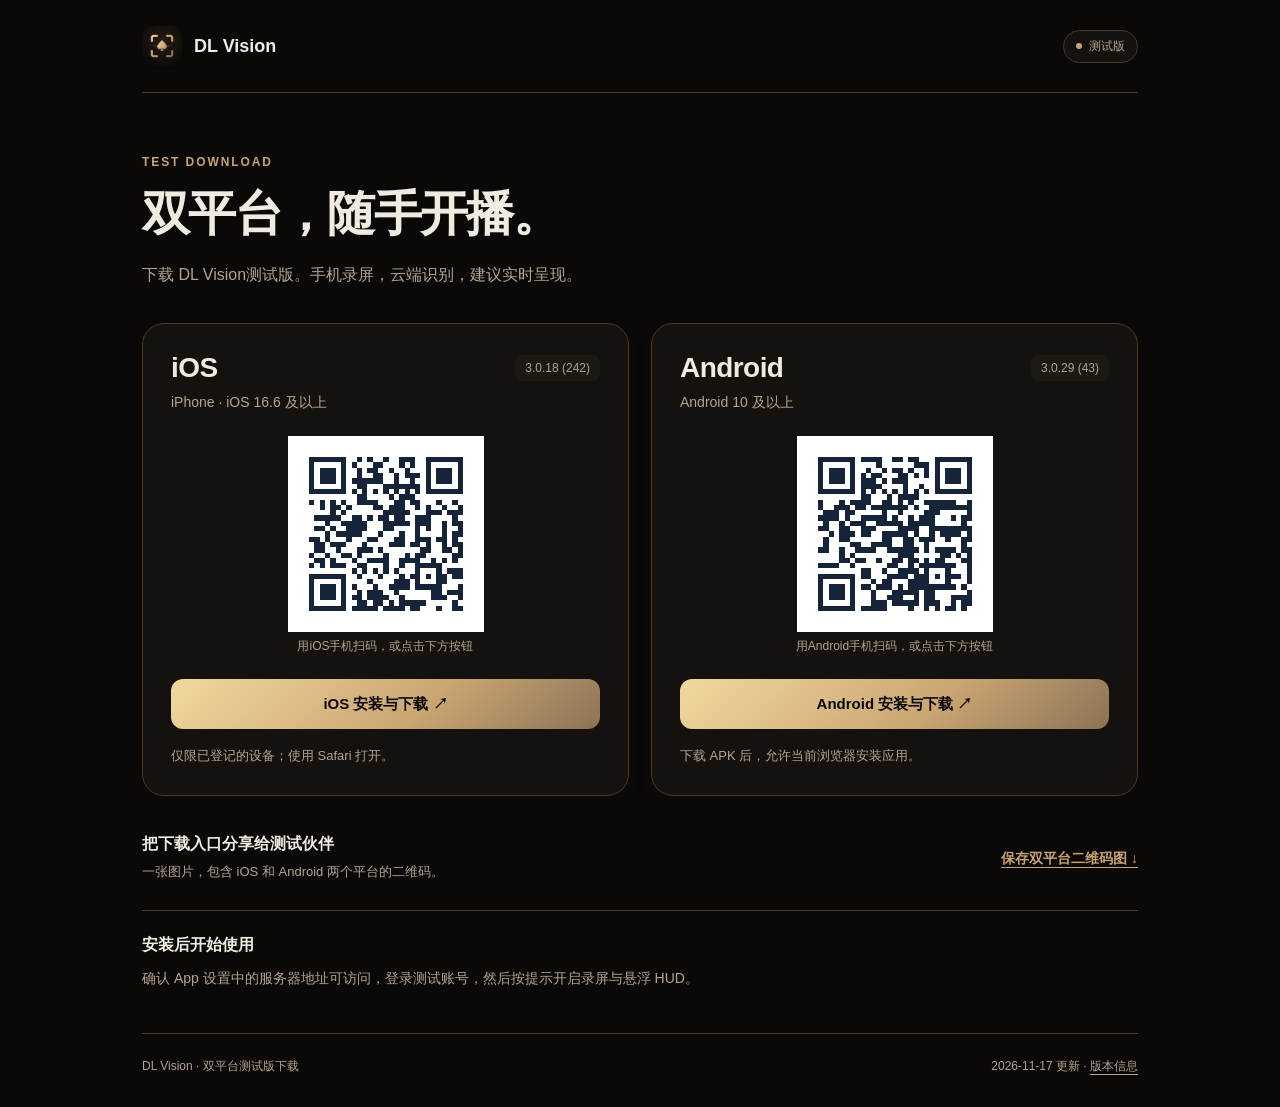
==== index.html @ c233dfef "DL Vision 测试版下载站：iOS 3.0.18(242) + Android 3.0.29(43)" ====
<!doctype html>
<html lang="zh-CN">
<head>
  <meta charset="utf-8">
  <meta name="viewport" content="width=device-width, initial-scale=1">
  <meta name="robots" content="noindex, nofollow">
  <meta name="description" content="DL Vision iOS 与 Android 测试版下载。扫码进入安装页面，查看设备要求与使用说明。">
  <meta name="theme-color" content="#f5f7fb">
  <title>测试版下载 · DL Vision</title>
  <link rel="icon" href="/assets/app-icon.png">
  <link rel="stylesheet" href="/assets/style.css">
</head>
<body>
  <div class="shell">
    <header class="topbar">
      <a class="brand" href="/" aria-label="DL Vision下载首页"><img src="/assets/app-icon.png" alt="" width="40" height="40"><span>DL Vision</span></a>
      <span class="badge"><span class="dot"></span>测试版</span>
    </header>
    <main><div class="hero"><p class="eyebrow">TEST DOWNLOAD</p><h1>双平台，随手开播。</h1><p class="lead">下载 DL Vision测试版。手机录屏，云端识别，建议实时呈现。</p></div><div class="cards"><section class="card ios" aria-label="iOS 测试版">
          <div class="platform-head"><h2>iOS</h2><span class="version">3.0.18 (242)</span></div>
          <p class="requirements">iPhone · iOS 16.6 及以上</p>
          <img class="qr" src="/assets/ios-qr.png" alt="iOS 安装页二维码" width="196" height="196">
          <p class="qr-caption">用iOS手机扫码，或点击下方按钮</p>
          <a class="button" href="/ios/">iOS 安装与下载 <span aria-hidden="true">&nbsp;↗</span></a>
          <p class="note">仅限已登记的设备；使用 Safari 打开。</p></section><section class="card android" aria-label="Android 测试版">
          <div class="platform-head"><h2>Android</h2><span class="version">3.0.29 (43)</span></div>
          <p class="requirements">Android 10 及以上</p>
          <img class="qr" src="/assets/android-qr.png" alt="Android 安装页二维码" width="196" height="196">
          <p class="qr-caption">用Android手机扫码，或点击下方按钮</p>
          <a class="button" href="/android/">Android 安装与下载 <span aria-hidden="true">&nbsp;↗</span></a>
          <p class="note">下载 APK 后，允许当前浏览器安装应用。</p></section></div><section class="share"><div><h2>把下载入口分享给测试伙伴</h2><p>一张图片，包含 iOS 和 Android 两个平台的二维码。</p></div><a href="/cloud-poker-ai-ios-android-qr.png" download>保存双平台二维码图 ↓</a></section><section class="setup"><h2>安装后开始使用</h2><p>确认 App 设置中的服务器地址可访问，登录测试账号，然后按提示开启录屏与悬浮 HUD。</p></section></main>
    <footer><span>DL Vision · 双平台测试版下载</span><span>2026-11-17 更新 · <a href="/release.json">版本信息</a></span></footer>
  </div>
</body>
</html>
---- assets/style.css ----
:root { color-scheme: dark; --ink: #f0ebe1; --muted: #b4a48f; --line: #493a29; --blue: #c9a472; --green: #c9a472; }
* { box-sizing: border-box; }
body { margin: 0; background: #0b0907; color: var(--ink); font-family: -apple-system, BlinkMacSystemFont, "Segoe UI", "PingFang SC", "Microsoft YaHei", sans-serif; -webkit-font-smoothing: antialiased; }
a { color: var(--blue); text-underline-offset: 4px; }
a:focus-visible { outline: 3px solid #f2d89f; outline-offset: 5px; }
.shell { max-width: 1060px; margin: 0 auto; padding: 0 32px; }
.topbar { display: flex; align-items: center; justify-content: space-between; padding: 26px 0; border-bottom: 1px solid var(--line); }
.brand { display: inline-flex; align-items: center; gap: 12px; color: var(--ink); text-decoration: none; font-size: 18px; font-weight: 650; }
.brand img { border-radius: 11px; }
.badge { display: inline-flex; align-items: center; gap: 7px; border: 1px solid var(--line); padding: 7px 12px; border-radius: 99px; font-size: 12px; color: var(--muted); background: #14110e; }
.dot { width: 6px; height: 6px; background: var(--green); border-radius: 50%; }
.hero { padding: 62px 0 34px; }
.eyebrow { color: var(--blue); font-size: 12px; letter-spacing: .16em; font-weight: 650; margin: 0 0 16px; }
h1 { font-size: clamp(32px, 5vw, 48px); letter-spacing: -.035em; margin: 0 0 18px; line-height: 1.2; }
.lead { color: var(--muted); line-height: 1.8; margin: 0; font-size: 16px; }
.cards { display: grid; grid-template-columns: 1fr 1fr; gap: 22px; }
.card { background: #14110e; border: 1px solid var(--line); border-radius: 22px; padding: 28px; box-shadow: 0 6px 22px #233c6010; }
.platform-head { display: flex; align-items: center; justify-content: space-between; gap: 12px; }
.platform-head h2 { font-size: 28px; letter-spacing: -.02em; margin: 0; }
.version { font-size: 12px; color: var(--muted); background: #1c1814; padding: 6px 10px; border-radius: 8px; white-space: nowrap; }
.requirements { font-size: 14px; color: var(--muted); margin: 10px 0 24px; }
.qr { display: block; width: 196px; height: 196px; margin: 0 auto; image-rendering: pixelated; }
.qr-caption { text-align: center; font-size: 12px; color: var(--muted); margin: 6px 0 24px; }
.button { display: flex; align-items: center; justify-content: center; min-height: 50px; padding: 12px 18px; border-radius: 12px; color: #0b0907; background: linear-gradient(135deg, #f2d89f, #c9a472 60%, #8b7355); text-decoration: none; font-size: 15px; font-weight: 600; }
.button:hover { filter: brightness(.93); }
.android .button { background: linear-gradient(135deg, #f2d89f, #c9a472 60%, #8b7355); }
.secondary { color: var(--ink); background: #292218; margin-top: 10px; }
.note { color: var(--muted); font-size: 13px; line-height: 1.7; margin: 16px 0 0; }
.share { display: flex; justify-content: space-between; align-items: center; gap: 20px; padding: 26px 0; margin-top: 12px; }
.share h2 { font-size: 16px; margin: 0 0 6px; }
.share p { font-size: 13px; color: var(--muted); margin: 0; line-height: 1.7; }
.share a { flex-shrink: 0; font-size: 14px; font-weight: 600; }
.setup { border-top: 1px solid var(--line); padding: 24px 0 10px; }
.setup h2 { font-size: 16px; margin: 0 0 10px; }
.setup p, .setup li { color: var(--muted); font-size: 14px; line-height: 1.85; }
.setup p { margin: 0; }
.setup ol { padding-left: 22px; margin: 0; }
.install-layout { display: grid; grid-template-columns: 1.05fr 1fr; gap: 32px; align-items: start; }
.install-layout .card { max-width: 460px; }
.install-layout .setup { padding-top: 0; border: 0; }
.install-layout .setup h2:not(:first-child) { margin-top: 28px; }
.metadata { display: flex; gap: 14px; color: var(--muted); font-size: 13px; margin: 20px 0; }
.back { display: inline-block; font-size: 14px; margin-bottom: 22px; }
details { margin-top: 24px; color: var(--muted); font-size: 12px; }
summary { cursor: pointer; }
code { display: block; overflow-wrap: anywhere; line-height: 1.6; margin-top: 12px; }
footer { display: flex; justify-content: space-between; gap: 16px; border-top: 1px solid var(--line); margin-top: 32px; padding: 24px 0 32px; font-size: 12px; color: var(--muted); }
footer a { color: var(--muted); }
@media (max-width: 650px) {
  .shell { padding: 0 20px; }
  .topbar { padding: 20px 0; }
  .hero { padding: 40px 0 26px; }
  .cards, .install-layout { grid-template-columns: 1fr; gap: 20px; }
  .card { padding: 24px; }
  .install-layout .card { max-width: none; }
  .share { align-items: flex-start; flex-direction: column; gap: 12px; }
  footer { flex-direction: column; gap: 8px; }
}
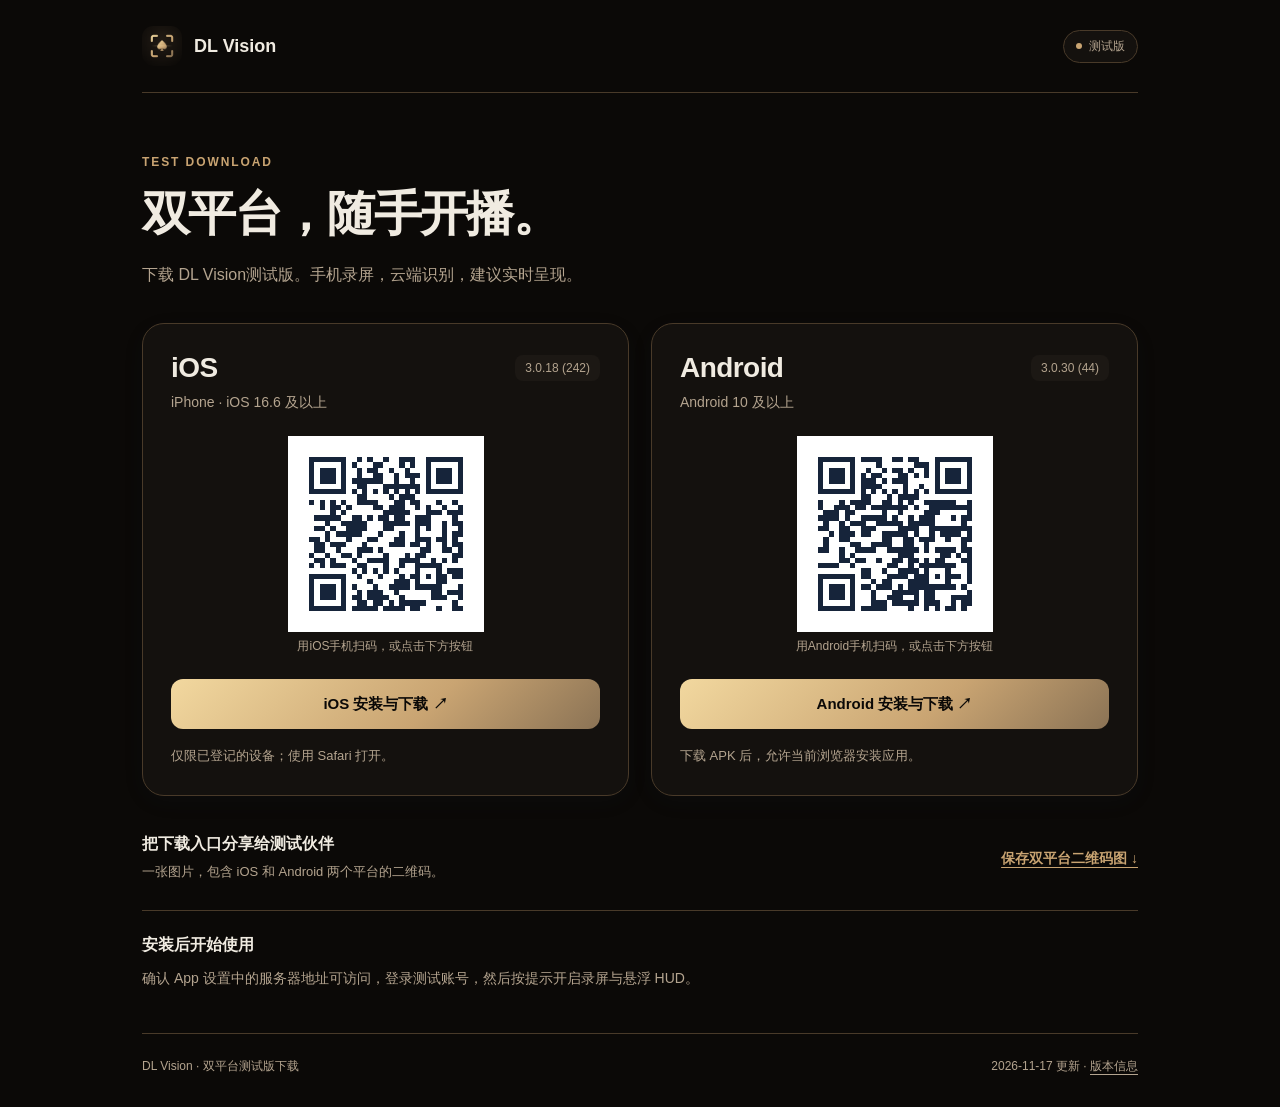
==== commit 4b34a333: "DL Vision 测试版下载站：iOS 3.0.18(242) + Android 3.0.30(44)" ====
--- a/index.html
+++ b/index.html
@@ -23,7 +23,7 @@
           <p class="qr-caption">用iOS手机扫码，或点击下方按钮</p>
           <a class="button" href="/ios/">iOS 安装与下载 <span aria-hidden="true">&nbsp;↗</span></a>
           <p class="note">仅限已登记的设备；使用 Safari 打开。</p></section><section class="card android" aria-label="Android 测试版">
-          <div class="platform-head"><h2>Android</h2><span class="version">3.0.29 (43)</span></div>
+          <div class="platform-head"><h2>Android</h2><span class="version">3.0.30 (44)</span></div>
           <p class="requirements">Android 10 及以上</p>
           <img class="qr" src="/assets/android-qr.png" alt="Android 安装页二维码" width="196" height="196">
           <p class="qr-caption">用Android手机扫码，或点击下方按钮</p>
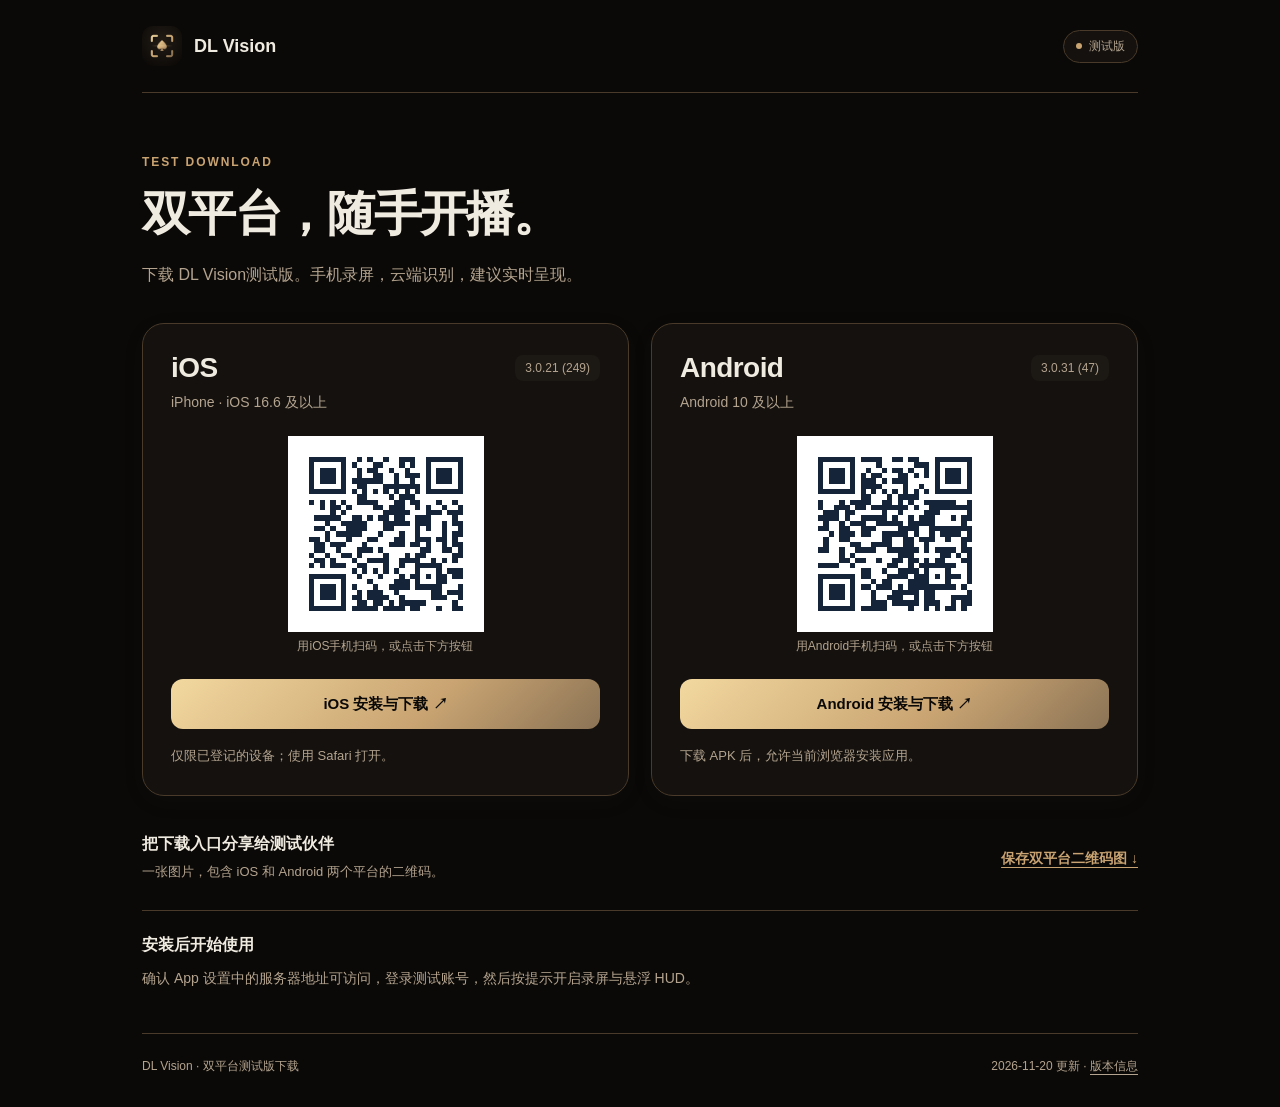
==== commit a428c252: "DL Vision 测试版下载站：iOS 3.0.21(249) + Android 3.0.31(47)" ====
--- a/index.html
+++ b/index.html
@@ -17,19 +17,19 @@
       <span class="badge"><span class="dot"></span>测试版</span>
     </header>
     <main><div class="hero"><p class="eyebrow">TEST DOWNLOAD</p><h1>双平台，随手开播。</h1><p class="lead">下载 DL Vision测试版。手机录屏，云端识别，建议实时呈现。</p></div><div class="cards"><section class="card ios" aria-label="iOS 测试版">
-          <div class="platform-head"><h2>iOS</h2><span class="version">3.0.18 (242)</span></div>
+          <div class="platform-head"><h2>iOS</h2><span class="version">3.0.21 (249)</span></div>
           <p class="requirements">iPhone · iOS 16.6 及以上</p>
           <img class="qr" src="/assets/ios-qr.png" alt="iOS 安装页二维码" width="196" height="196">
           <p class="qr-caption">用iOS手机扫码，或点击下方按钮</p>
           <a class="button" href="/ios/">iOS 安装与下载 <span aria-hidden="true">&nbsp;↗</span></a>
           <p class="note">仅限已登记的设备；使用 Safari 打开。</p></section><section class="card android" aria-label="Android 测试版">
-          <div class="platform-head"><h2>Android</h2><span class="version">3.0.30 (44)</span></div>
+          <div class="platform-head"><h2>Android</h2><span class="version">3.0.31 (47)</span></div>
           <p class="requirements">Android 10 及以上</p>
           <img class="qr" src="/assets/android-qr.png" alt="Android 安装页二维码" width="196" height="196">
           <p class="qr-caption">用Android手机扫码，或点击下方按钮</p>
           <a class="button" href="/android/">Android 安装与下载 <span aria-hidden="true">&nbsp;↗</span></a>
           <p class="note">下载 APK 后，允许当前浏览器安装应用。</p></section></div><section class="share"><div><h2>把下载入口分享给测试伙伴</h2><p>一张图片，包含 iOS 和 Android 两个平台的二维码。</p></div><a href="/cloud-poker-ai-ios-android-qr.png" download>保存双平台二维码图 ↓</a></section><section class="setup"><h2>安装后开始使用</h2><p>确认 App 设置中的服务器地址可访问，登录测试账号，然后按提示开启录屏与悬浮 HUD。</p></section></main>
-    <footer><span>DL Vision · 双平台测试版下载</span><span>2026-11-17 更新 · <a href="/release.json">版本信息</a></span></footer>
+    <footer><span>DL Vision · 双平台测试版下载</span><span>2026-11-20 更新 · <a href="/release.json">版本信息</a></span></footer>
   </div>
 </body>
 </html>
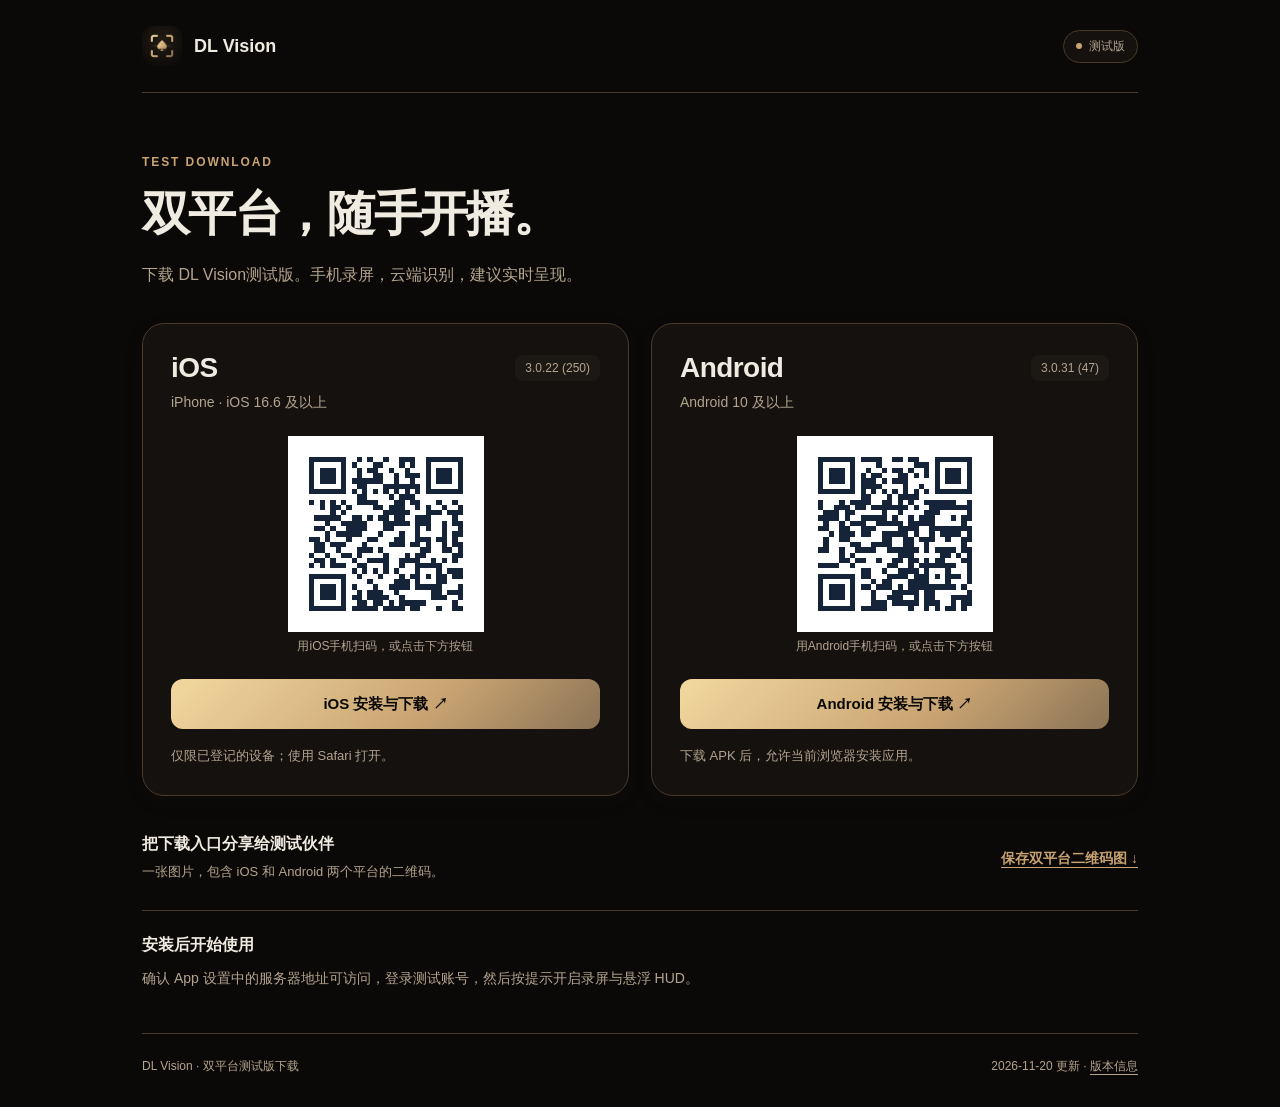
==== commit 584054fb: "DL Vision 测试版下载站：iOS 3.0.22(250) + Android 3.0.31(47)" ====
--- a/index.html
+++ b/index.html
@@ -17,7 +17,7 @@
       <span class="badge"><span class="dot"></span>测试版</span>
     </header>
     <main><div class="hero"><p class="eyebrow">TEST DOWNLOAD</p><h1>双平台，随手开播。</h1><p class="lead">下载 DL Vision测试版。手机录屏，云端识别，建议实时呈现。</p></div><div class="cards"><section class="card ios" aria-label="iOS 测试版">
-          <div class="platform-head"><h2>iOS</h2><span class="version">3.0.21 (249)</span></div>
+          <div class="platform-head"><h2>iOS</h2><span class="version">3.0.22 (250)</span></div>
           <p class="requirements">iPhone · iOS 16.6 及以上</p>
           <img class="qr" src="/assets/ios-qr.png" alt="iOS 安装页二维码" width="196" height="196">
           <p class="qr-caption">用iOS手机扫码，或点击下方按钮</p>
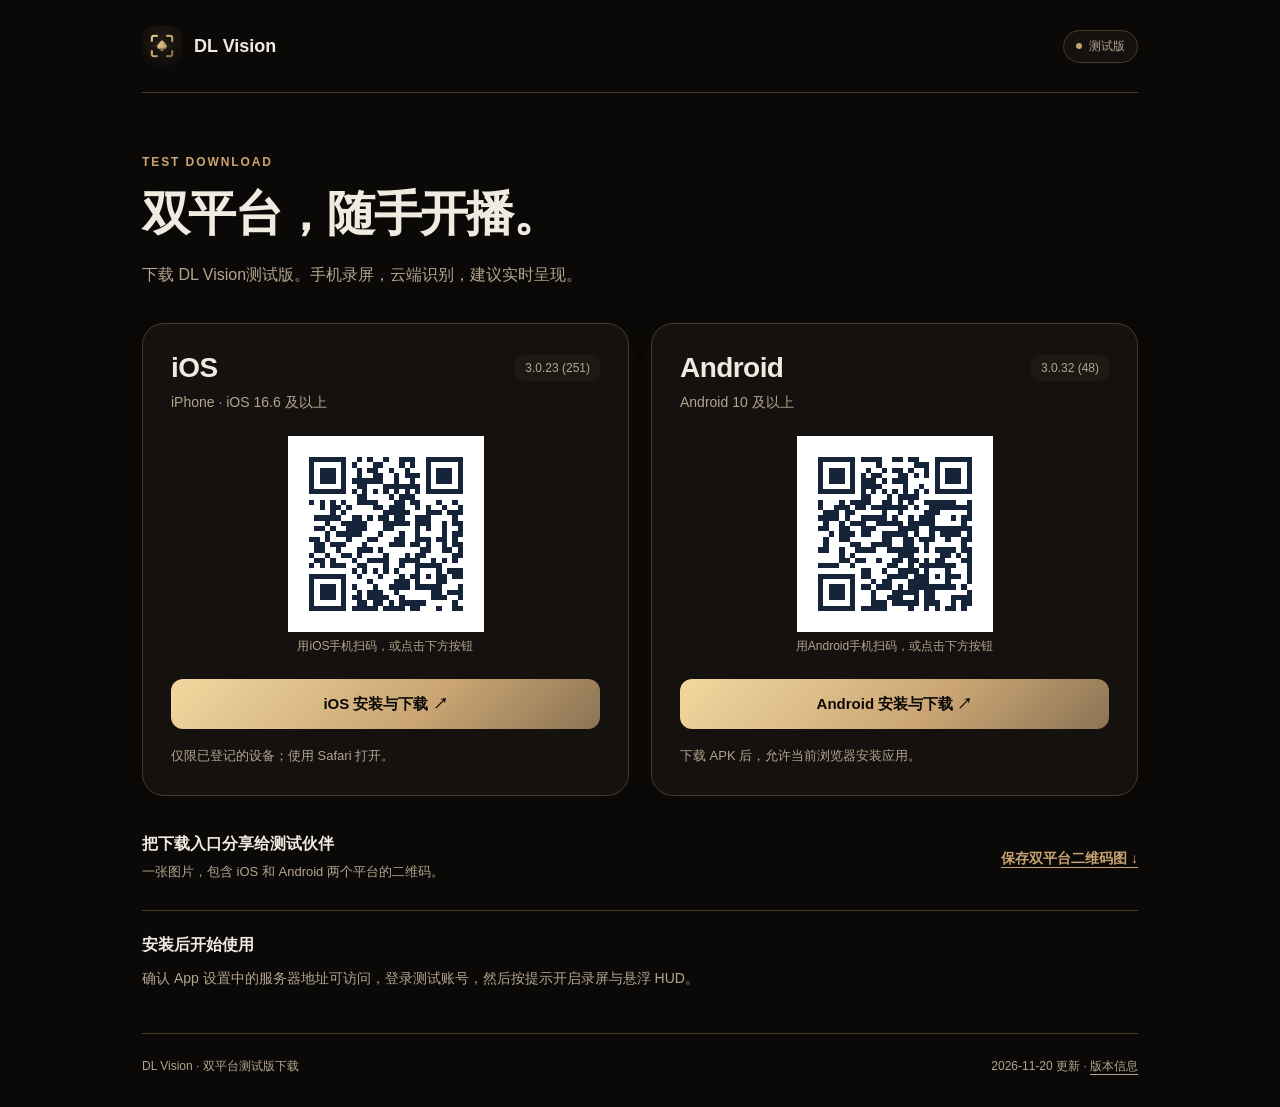
==== commit 8bf77ba0: "DL Vision 测试版下载站：iOS 3.0.23(251) + Android 3.0.32(48)" ====
--- a/index.html
+++ b/index.html
@@ -17,13 +17,13 @@
       <span class="badge"><span class="dot"></span>测试版</span>
     </header>
     <main><div class="hero"><p class="eyebrow">TEST DOWNLOAD</p><h1>双平台，随手开播。</h1><p class="lead">下载 DL Vision测试版。手机录屏，云端识别，建议实时呈现。</p></div><div class="cards"><section class="card ios" aria-label="iOS 测试版">
-          <div class="platform-head"><h2>iOS</h2><span class="version">3.0.22 (250)</span></div>
+          <div class="platform-head"><h2>iOS</h2><span class="version">3.0.23 (251)</span></div>
           <p class="requirements">iPhone · iOS 16.6 及以上</p>
           <img class="qr" src="/assets/ios-qr.png" alt="iOS 安装页二维码" width="196" height="196">
           <p class="qr-caption">用iOS手机扫码，或点击下方按钮</p>
           <a class="button" href="/ios/">iOS 安装与下载 <span aria-hidden="true">&nbsp;↗</span></a>
           <p class="note">仅限已登记的设备；使用 Safari 打开。</p></section><section class="card android" aria-label="Android 测试版">
-          <div class="platform-head"><h2>Android</h2><span class="version">3.0.31 (47)</span></div>
+          <div class="platform-head"><h2>Android</h2><span class="version">3.0.32 (48)</span></div>
           <p class="requirements">Android 10 及以上</p>
           <img class="qr" src="/assets/android-qr.png" alt="Android 安装页二维码" width="196" height="196">
           <p class="qr-caption">用Android手机扫码，或点击下方按钮</p>
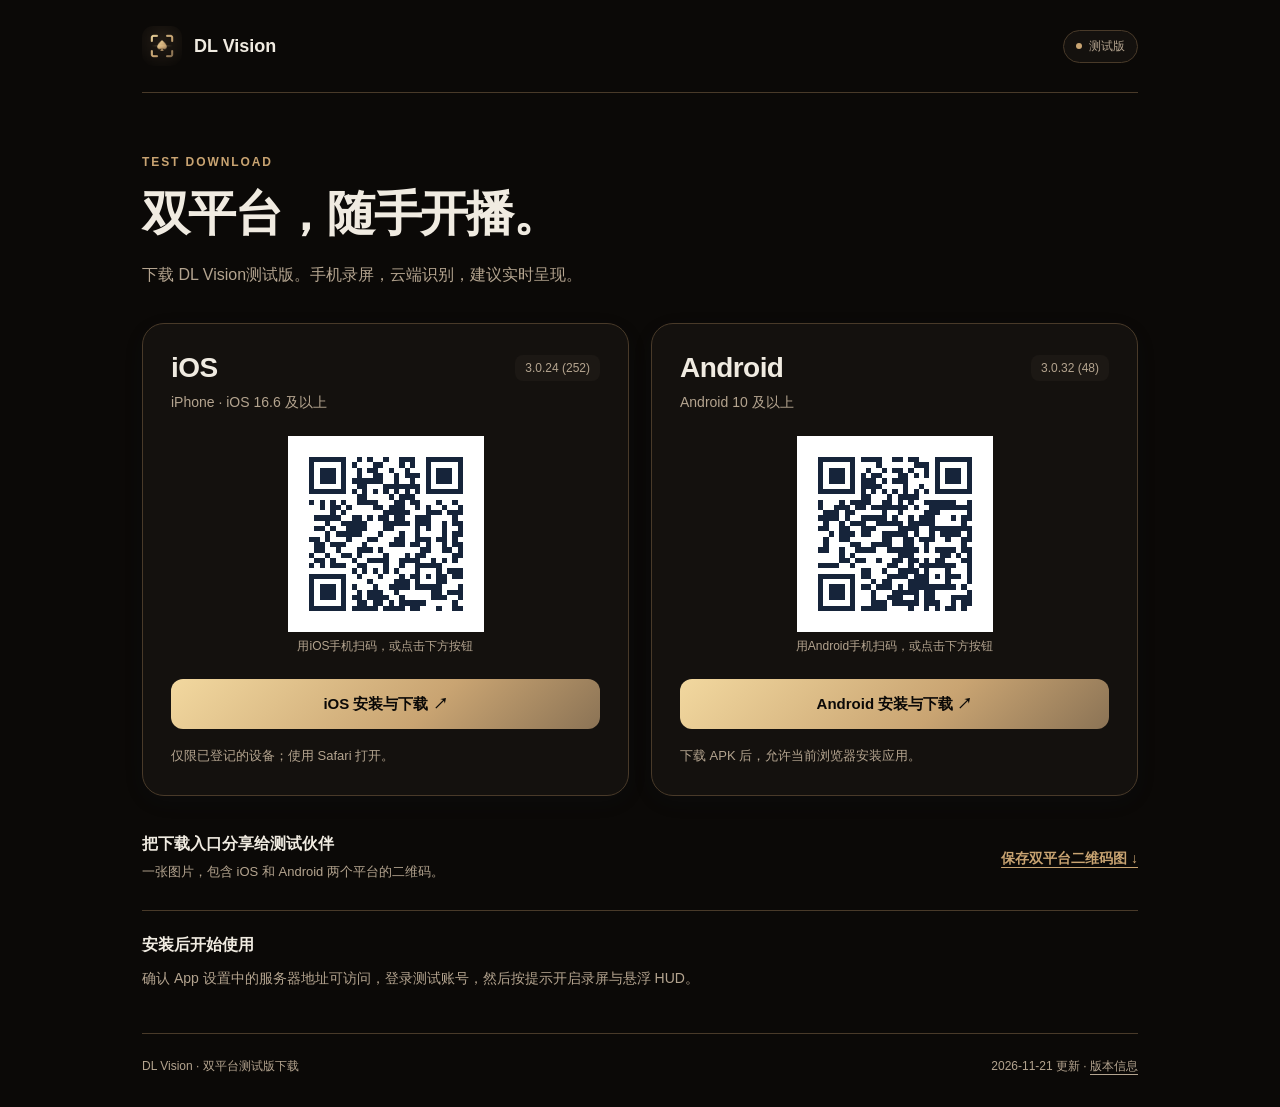
==== commit d56fe56d: "DL Vision 测试版下载站：iOS 3.0.24(252) + Android 3.0.32(48)" ====
--- a/index.html
+++ b/index.html
@@ -17,7 +17,7 @@
       <span class="badge"><span class="dot"></span>测试版</span>
     </header>
     <main><div class="hero"><p class="eyebrow">TEST DOWNLOAD</p><h1>双平台，随手开播。</h1><p class="lead">下载 DL Vision测试版。手机录屏，云端识别，建议实时呈现。</p></div><div class="cards"><section class="card ios" aria-label="iOS 测试版">
-          <div class="platform-head"><h2>iOS</h2><span class="version">3.0.23 (251)</span></div>
+          <div class="platform-head"><h2>iOS</h2><span class="version">3.0.24 (252)</span></div>
           <p class="requirements">iPhone · iOS 16.6 及以上</p>
           <img class="qr" src="/assets/ios-qr.png" alt="iOS 安装页二维码" width="196" height="196">
           <p class="qr-caption">用iOS手机扫码，或点击下方按钮</p>
@@ -29,7 +29,7 @@
           <p class="qr-caption">用Android手机扫码，或点击下方按钮</p>
           <a class="button" href="/android/">Android 安装与下载 <span aria-hidden="true">&nbsp;↗</span></a>
           <p class="note">下载 APK 后，允许当前浏览器安装应用。</p></section></div><section class="share"><div><h2>把下载入口分享给测试伙伴</h2><p>一张图片，包含 iOS 和 Android 两个平台的二维码。</p></div><a href="/cloud-poker-ai-ios-android-qr.png" download>保存双平台二维码图 ↓</a></section><section class="setup"><h2>安装后开始使用</h2><p>确认 App 设置中的服务器地址可访问，登录测试账号，然后按提示开启录屏与悬浮 HUD。</p></section></main>
-    <footer><span>DL Vision · 双平台测试版下载</span><span>2026-11-20 更新 · <a href="/release.json">版本信息</a></span></footer>
+    <footer><span>DL Vision · 双平台测试版下载</span><span>2026-11-21 更新 · <a href="/release.json">版本信息</a></span></footer>
   </div>
 </body>
 </html>
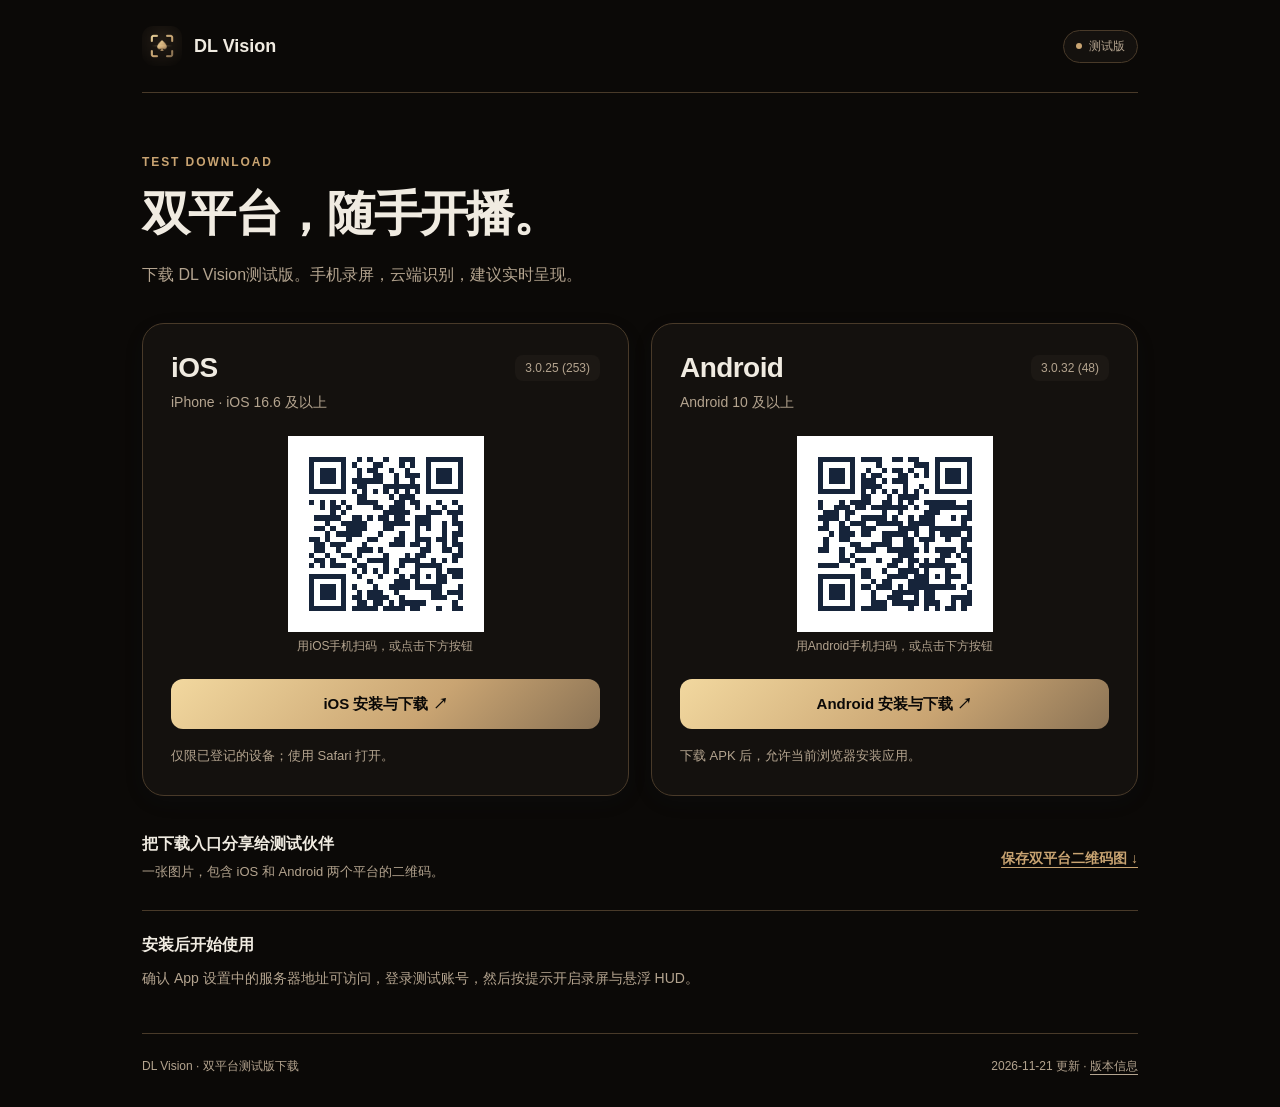
==== commit 856210d4: "DL Vision 测试版下载站：iOS 3.0.25(253) + Android 3.0.32(48)" ====
--- a/index.html
+++ b/index.html
@@ -17,7 +17,7 @@
       <span class="badge"><span class="dot"></span>测试版</span>
     </header>
     <main><div class="hero"><p class="eyebrow">TEST DOWNLOAD</p><h1>双平台，随手开播。</h1><p class="lead">下载 DL Vision测试版。手机录屏，云端识别，建议实时呈现。</p></div><div class="cards"><section class="card ios" aria-label="iOS 测试版">
-          <div class="platform-head"><h2>iOS</h2><span class="version">3.0.24 (252)</span></div>
+          <div class="platform-head"><h2>iOS</h2><span class="version">3.0.25 (253)</span></div>
           <p class="requirements">iPhone · iOS 16.6 及以上</p>
           <img class="qr" src="/assets/ios-qr.png" alt="iOS 安装页二维码" width="196" height="196">
           <p class="qr-caption">用iOS手机扫码，或点击下方按钮</p>
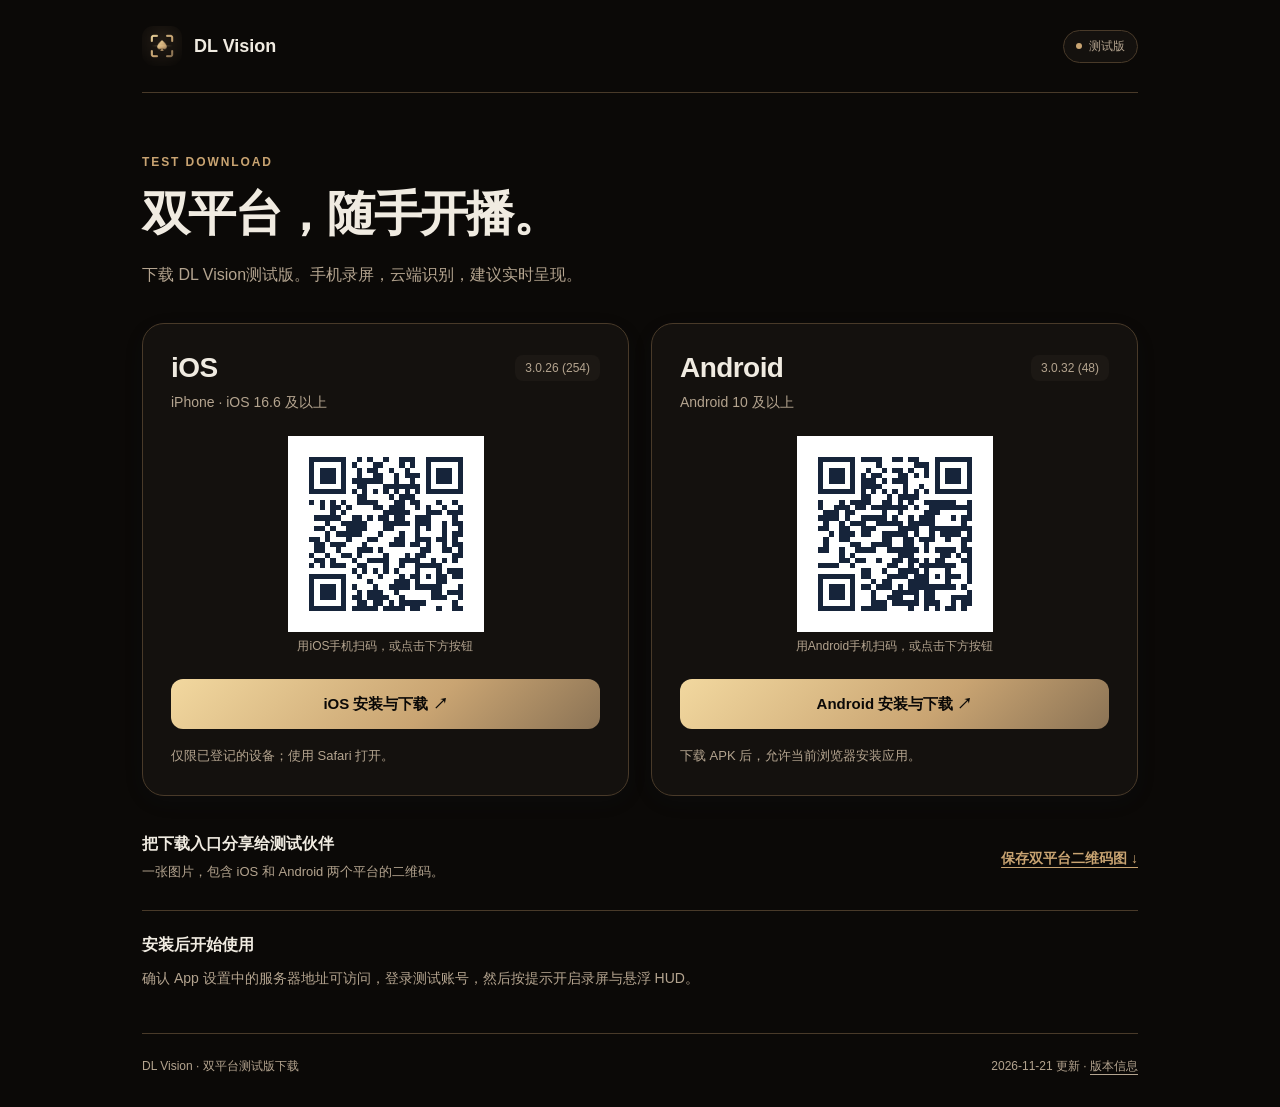
==== commit d7b9aff2: "DL Vision 测试版下载站：iOS 3.0.26(254) + Android 3.0.32(48) Co-Authored-By: Claude Fable 5.1 <noreply@anth" ====
--- a/index.html
+++ b/index.html
@@ -17,7 +17,7 @@
       <span class="badge"><span class="dot"></span>测试版</span>
     </header>
     <main><div class="hero"><p class="eyebrow">TEST DOWNLOAD</p><h1>双平台，随手开播。</h1><p class="lead">下载 DL Vision测试版。手机录屏，云端识别，建议实时呈现。</p></div><div class="cards"><section class="card ios" aria-label="iOS 测试版">
-          <div class="platform-head"><h2>iOS</h2><span class="version">3.0.25 (253)</span></div>
+          <div class="platform-head"><h2>iOS</h2><span class="version">3.0.26 (254)</span></div>
           <p class="requirements">iPhone · iOS 16.6 及以上</p>
           <img class="qr" src="/assets/ios-qr.png" alt="iOS 安装页二维码" width="196" height="196">
           <p class="qr-caption">用iOS手机扫码，或点击下方按钮</p>
